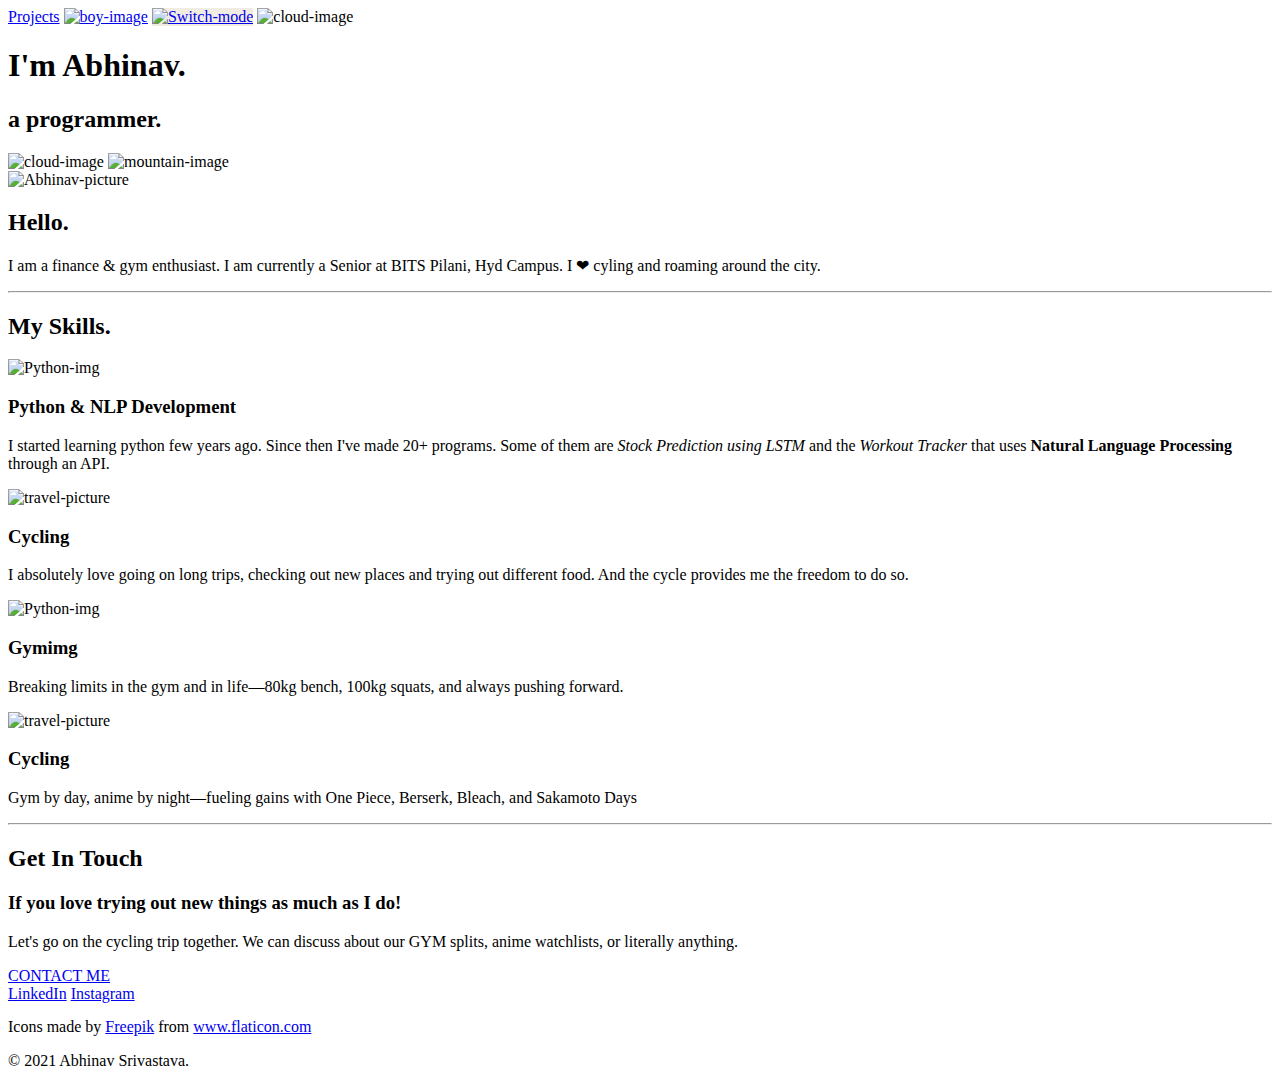
==== index.html @ a70d444e "Add files via upload" ====
<!DOCTYPE html>
<html lang="en" dir="ltr">

<head>
  <meta charset="utf-8">
  <title>Homepage</title>
  <link rel="stylesheet" href="css/style.css">
  <link rel="icon" href="favicon.ico">
  <link rel="preconnect" href="https://fonts.googleapis.com">
  <link rel="preconnect" href="https://fonts.gstatic.com" crossorigin>
  <link href="https://fonts.googleapis.com/css2?family=Dancing+Script&family=Merriweather&family=Montserrat&family=Sacramento&family=Ubuntu&display=swap" rel="stylesheet">
</head>

<body>

  <div class="topcontainer">
    <a href="project.html" class="header-link">Projects</a>
    <a class="boy-link", href="index.html"><img src="images/boy.png" alt="boy-image" class="boy-image"></a>
    <a href="dark_index.html", class="header-link"><img src="images/switch-light.png" alt="Switch-mode" class="switch-mode" style="background-color:#F0ECE2;"></a>
    <img src="images/cloud.png" alt="cloud-image" class="top_cloud">
    <h1>I'm Abhinav.</h1>
    <h2><strong>a <span class="pro">pro</span>grammer.</strong></h2>
    <img src="images/cloud.png" alt="cloud-image" class="bottom_cloud">
    <img src="images/mountain.png" alt="mountain-image" class="mountain">
  </div>

  <div class="middlecontainer">
    <div class="profile">
      <img class="dp" src="images/my-pic.png" alt="Abhinav-picture" width="175" height="175">
      <h2>Hello.</h2>
      <p>I am a finance & gym enthusiast. I am currently a Senior at BITS Pilani, Hyd Campus. I ❤ cyling and roaming around the city.</p>
    </div>
    <hr>
    <div class="skills">
      <h2>My Skills.</h2>

      <div class="skill-row">
        <img src="images/python.png" alt="Python-img" class="python-pic">
        <div class="python">
          <h3>Python & NLP Development</h3>
          <p>I started learning python few years ago. Since then I've made 20+ programs. Some of them are <em>Stock Prediction using LSTM</em> and the <em>Workout Tracker</em> that uses <strong>Natural Language Processing</strong> through an API.</p>
        </div>
      </div>

      <div class="skill-row">
        <img class="travel-pic" src="images/cycling.png" alt="travel-picture" >
        <h3>Cycling</h3>
        <p class="travel-para">I absolutely love going on long trips, checking out new places and trying out different food.
        And the cycle provides me the freedom to do so. </p>
      </div>
      <div class="skill-row">
        <img src="images/dumbbell.png" alt="Python-img" class="python-pic">
        <div class="python">
          <h3>Gymimg</h3>
          <p>Breaking limits in the gym and in life—80kg bench, 100kg squats, and always pushing forward.</p>
        </div>
      </div>

      <div class="skill-row">
        <img class="travel-pic" src="images/anime.png" alt="travel-picture" >
        <h3>Cycling</h3>
        <p class="travel-para">Gym by day, anime by night—fueling gains with One Piece, Berserk, Bleach, and Sakamoto Days</p>
      </div>
    </div>

  </div>

  </div>
  <hr>
  <div class="contact-me">
    <h2>Get In Touch</h2>
    <h3>If you love trying out new things as much as I do!</h3>
    <p>Let's go on the cycling trip together. We can discuss about our GYM splits, anime watchlists, or literally anything.</p>
  </div>
  <a class="mail-button" href="mailto:abhinavsrivastava2001@gmail.com">CONTACT ME</a>
  </div>

  <div class="bottomcontainer">
    <a class="footer-link-social" href="https://www.linkedin.com/in/abhinav-srivastava-496524191/">LinkedIn</a>
    <a class="footer-link-social" href="https://www.instagram.com/_abhinavsrivastavaaa/">Instagram</a>
    <!--<a class="footer-link" href="">Website</a> -->
    <div style="padding-top:15px;">Icons made by <a href="https://www.freepik.com" title="Freepik" class="footer-link-icon">Freepik</a> from <a href="https://www.flaticon.com/" title="Flaticon" class="footer-link-icon">www.flaticon.com</a></div>
    <p class="copyright">© 2021 Abhinav Srivastava.</p>
  </div>


  </div>

</body>

</html>
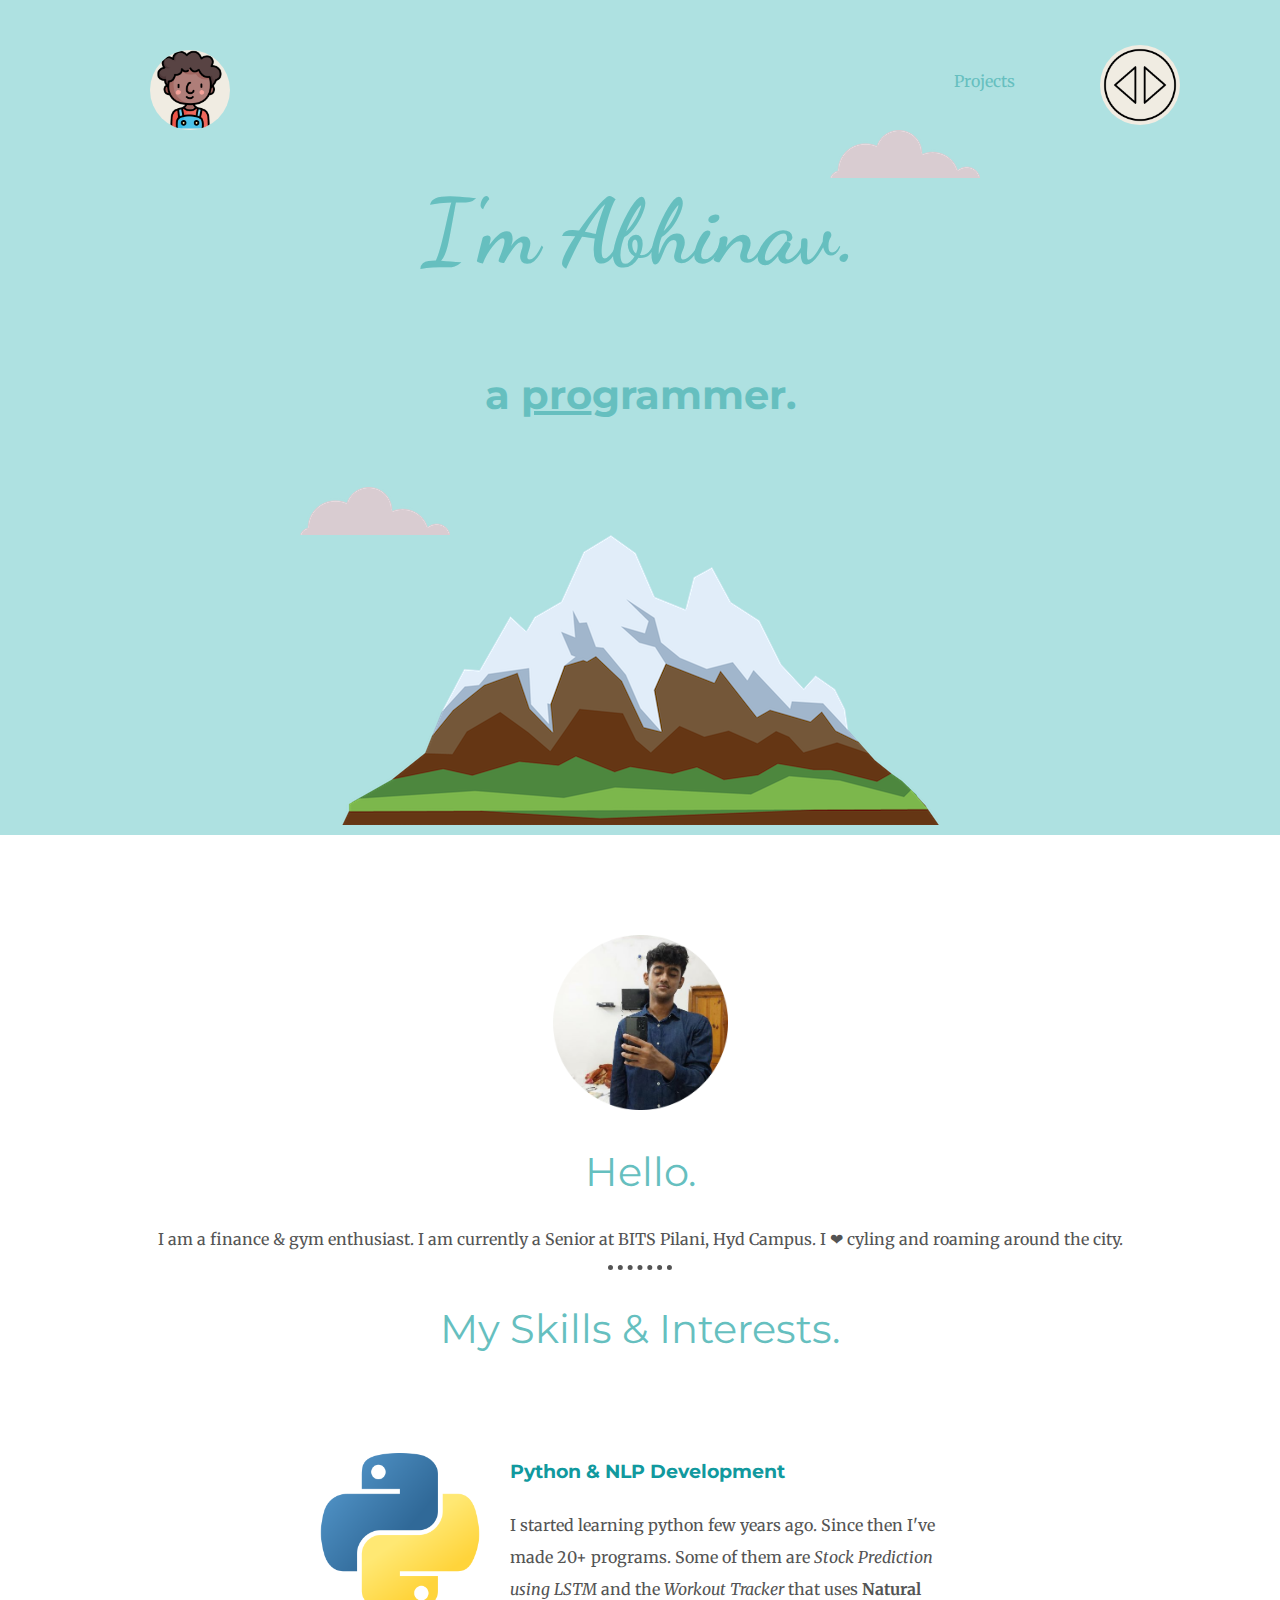
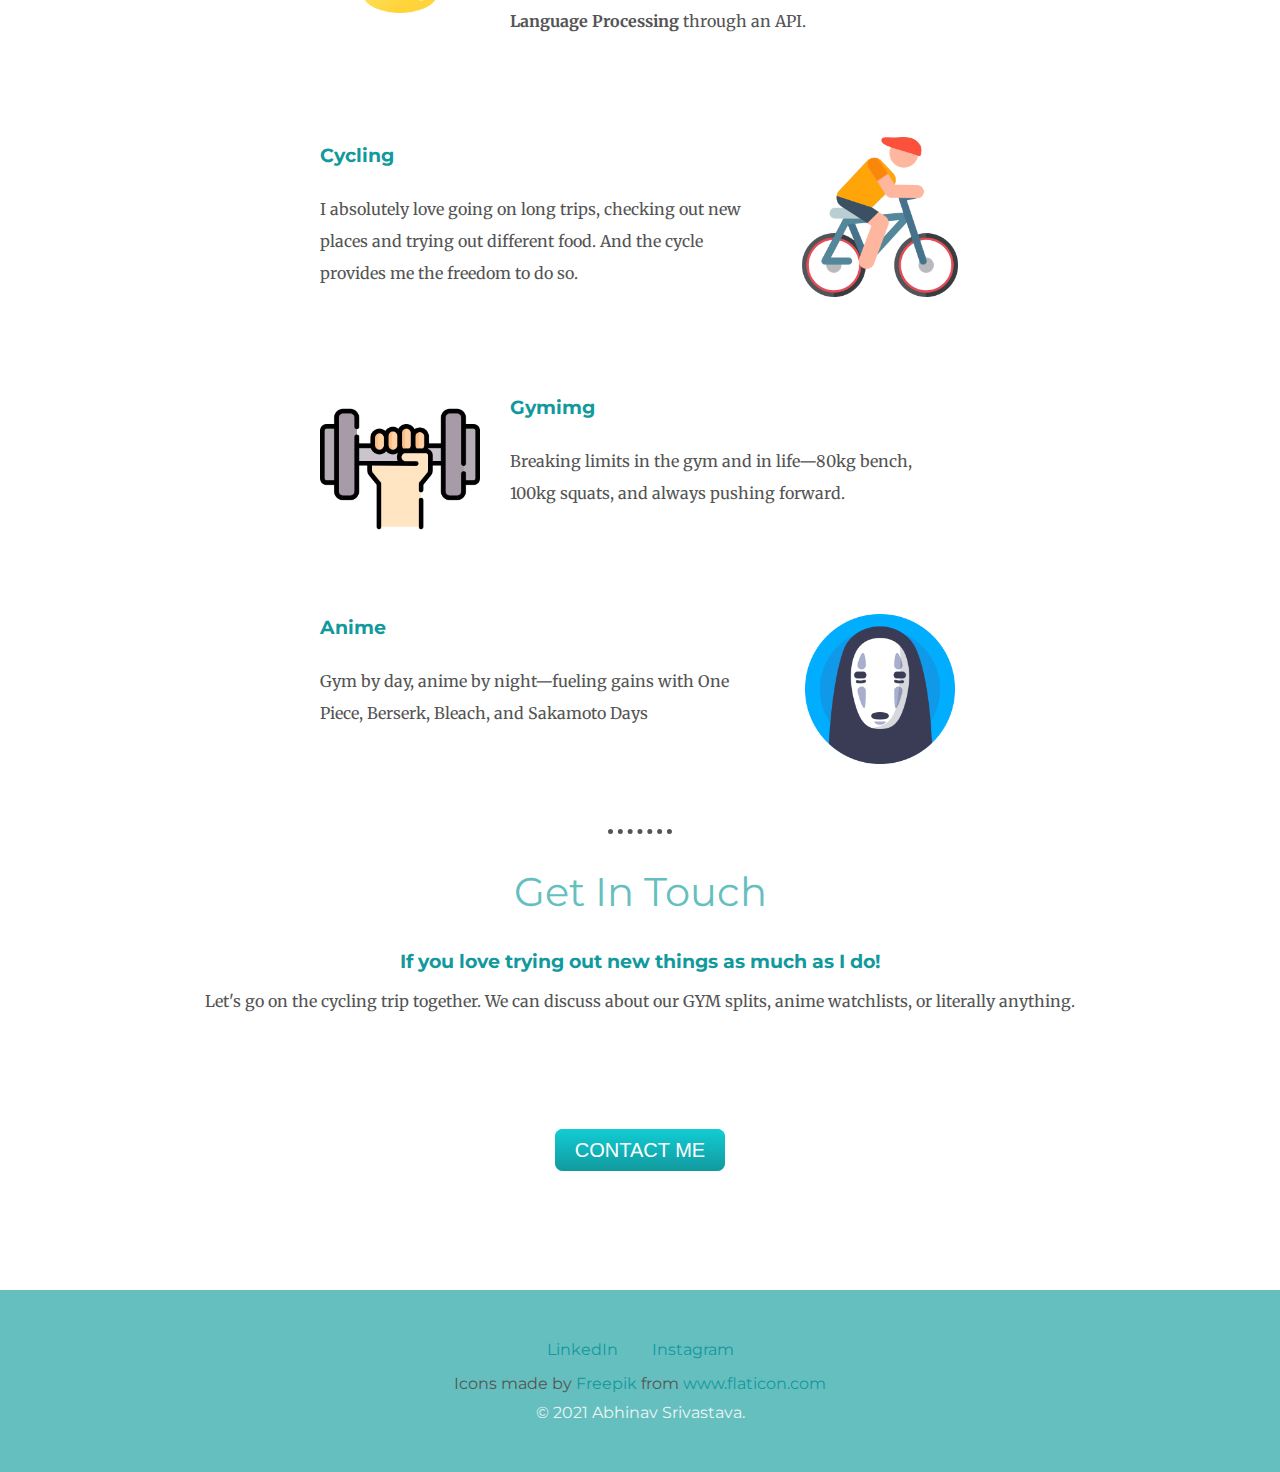
==== commit ea331e6b: "Update index.html" ====
--- a/index.html
+++ b/index.html
@@ -32,7 +32,7 @@
     </div>
     <hr>
     <div class="skills">
-      <h2>My Skills.</h2>
+      <h2>My Skills & Interests.</h2>
 
       <div class="skill-row">
         <img src="images/python.png" alt="Python-img" class="python-pic">
@@ -58,7 +58,7 @@
 
       <div class="skill-row">
         <img class="travel-pic" src="images/anime.png" alt="travel-picture" >
-        <h3>Cycling</h3>
+        <h3>Anime</h3>
         <p class="travel-para">Gym by day, anime by night—fueling gains with One Piece, Berserk, Bleach, and Sakamoto Days</p>
       </div>
     </div>
@@ -88,4 +88,4 @@
 
 </body>
 
-</html>+</html>
--- a/css/style.css
+++ b/css/style.css
@@ -0,0 +1,246 @@
+.topcontainer {
+  background-color: #aee1e1;
+  position: relative;
+  padding-top: 100px;
+  line-height: 2;
+}
+
+a {
+  text-decoration: none;
+}
+
+.mountain {
+  position: relative;
+}
+
+.boy-image {
+  position: absolute;
+  top: 50px;
+  left: 150px;
+  width: 80px;
+  height: 80px;
+  background-color: #f0ece2;
+  border-radius: 50px;
+}
+
+.boy-image:hover {
+  box-shadow: 1px 2px 20px 5px #14141466;
+}
+
+.switch-mode {
+  position: absolute;
+  top: -5px;
+  right: -150px;
+  width: 80px;
+  height: 80px;
+  border-radius: 50px;
+}
+
+.switch-mode:hover {
+  box-shadow: 1px 2px 20px 5px #14141466;
+}
+
+body {
+  margin: 0;
+  text-align: center;
+  font-family: "Merriweather", serif;
+  color: #545454;
+}
+
+h1 {
+  font-size: 5.625rem; /* 100% = 16px = 1em so 90px = 562.5% = 5.625em */
+  margin: 2.6rem auto 0 auto;
+  font-family: "Dancing Script", cursive;
+  color: #66bfbf;
+}
+
+h2 {
+  font-family: "Montserrat", sans-serif;
+  font-size: 2.5rem;
+  color: #66bfbf;
+  font-weight: normal;
+}
+
+h3 {
+  font-family: "Montserrat", sans-serif;
+  color: #11999e;
+}
+
+.pro {
+  text-decoration: underline;
+}
+
+.middlecontainer {
+  margin: 100px 0;
+}
+
+.bottomcontainer {
+  position: relative;
+  background-color: #66bfbf;
+  padding: 50px 0 50px 0;
+  font-family: "Montserrat", sans-serif;
+  margin-top: 10%;
+}
+
+.bottom_cloud {
+  position: absolute;
+  bottom: 300px;
+  left: 300px;
+}
+
+.top_cloud {
+  position: absolute;
+  right: 300px;
+  top: 130px;
+}
+
+.footer-link-social {
+  color: #11999e;
+  padding: 15px;
+}
+
+.footer-link-social:hover {
+  color: #f57170;
+  text-decoration: underline #f57170;
+  font-weight: bold;
+}
+
+.footer-link-social:active {
+  color: black;
+  text-decoration: underline black;
+  font-weight: bold;
+}
+
+.footer-link-icon {
+  color: #11999e;
+}
+
+.footer-link-icon:hover {
+  color: #f57170;
+  text-decoration: underline #f57170;
+  font-weight: bold;
+}
+
+.footer-link-icon:active {
+  color: black;
+  text-decoration: underline black;
+  font-weight: bold;
+}
+.header-link {
+  position: absolute;
+  right: 250px;
+  top: 50px;
+  color: #66bfbf;
+  padding: 15px;
+}
+
+.header-link:hover {
+  color: #f57170;
+  text-decoration: underline #f57170;
+  font-weight: bold;
+}
+
+.header-link:active {
+  color: black;
+  text-decoration: underline black;
+  font-weight: bold;
+}
+
+.mail {
+  color: #11999e;
+}
+
+.skill-row {
+  width: 50%;
+  margin: 100px auto 100px auto;
+  text-align: left;
+  line-height: 2;
+}
+
+.python-pic {
+  width: 25%;
+  float: left;
+  margin-right: 30px;
+  padding-bottom: 6%;
+}
+
+.travel-pic {
+  width: 25%;
+  float: right;
+  margin-left: 30px;
+}
+
+/* .travel-para{
+  clear: right;
+}
+*/
+
+.copyright {
+  color: #eaf6f6;
+  margin: 10px 0 0 0;
+}
+
+.contact-me {
+  margin-bottom: 10%;
+}
+
+.mail-button {
+  background: #11cdd4;
+  background-image: -webkit-linear-gradient(top, #11cdd4, #11999e);
+  background-image: -moz-linear-gradient(top, #11cdd4, #11999e);
+  background-image: -ms-linear-gradient(top, #11cdd4, #11999e);
+  background-image: -o-linear-gradient(top, #11cdd4, #11999e);
+  background-image: linear-gradient(to bottom, #11cdd4, #11999e);
+  -webkit-border-radius: 8;
+  -moz-border-radius: 8;
+  border-radius: 8px;
+  font-family: Arial;
+  color: #ffffff;
+  font-size: 20px;
+  padding: 10px 20px 10px 20px;
+  text-decoration: none;
+}
+
+.mail-button:hover {
+  background: #30e3cb;
+  background-image: -webkit-linear-gradient(top, #30e3cb, #2bc4ad);
+  background-image: -moz-linear-gradient(top, #30e3cb, #2bc4ad);
+  background-image: -ms-linear-gradient(top, #30e3cb, #2bc4ad);
+  background-image: -o-linear-gradient(top, #30e3cb, #2bc4ad);
+  background-image: linear-gradient(to bottom, #30e3cb, #2bc4ad);
+  text-decoration: none;
+}
+
+.mail-button-dark {
+  background: #1f6feb;
+  background-image: -webkit-linear-gradient(top, #1f6feb, #2d46b9);
+  background-image: -moz-linear-gradient(top, #1f6feb, #2d46b9);
+  background-image: -ms-linear-gradient(top, #1f6feb, #2d46b9);
+  background-image: -o-linear-gradient(top, #1f6feb, #2d46b9);
+  background-image: linear-gradient(to bottom, #1f6feb, #2d46b9);
+  -webkit-border-radius: 8;
+  -moz-border-radius: 8;
+  border-radius: 8px;
+  font-family: Arial;
+  color: #ffffff;
+  font-size: 20px;
+  padding: 10px 20px 10px 20px;
+  text-decoration: none;
+}
+
+.mail-button-dark:hover {
+  background: #3cb0fd;
+  background-image: -webkit-linear-gradient(top, #3cb0fd, #3498db);
+  background-image: -moz-linear-gradient(top, #3cb0fd, #3498db);
+  background-image: -ms-linear-gradient(top, #3cb0fd, #3498db);
+  background-image: -o-linear-gradient(top, #3cb0fd, #3498db);
+  background-image: linear-gradient(to bottom, #3cb0fd, #3498db);
+  text-decoration: none;
+}
+
+hr {
+  border-style: dotted none none;
+  border-color: #545454;
+  border-width: 5px;
+  width: 5%;
+}
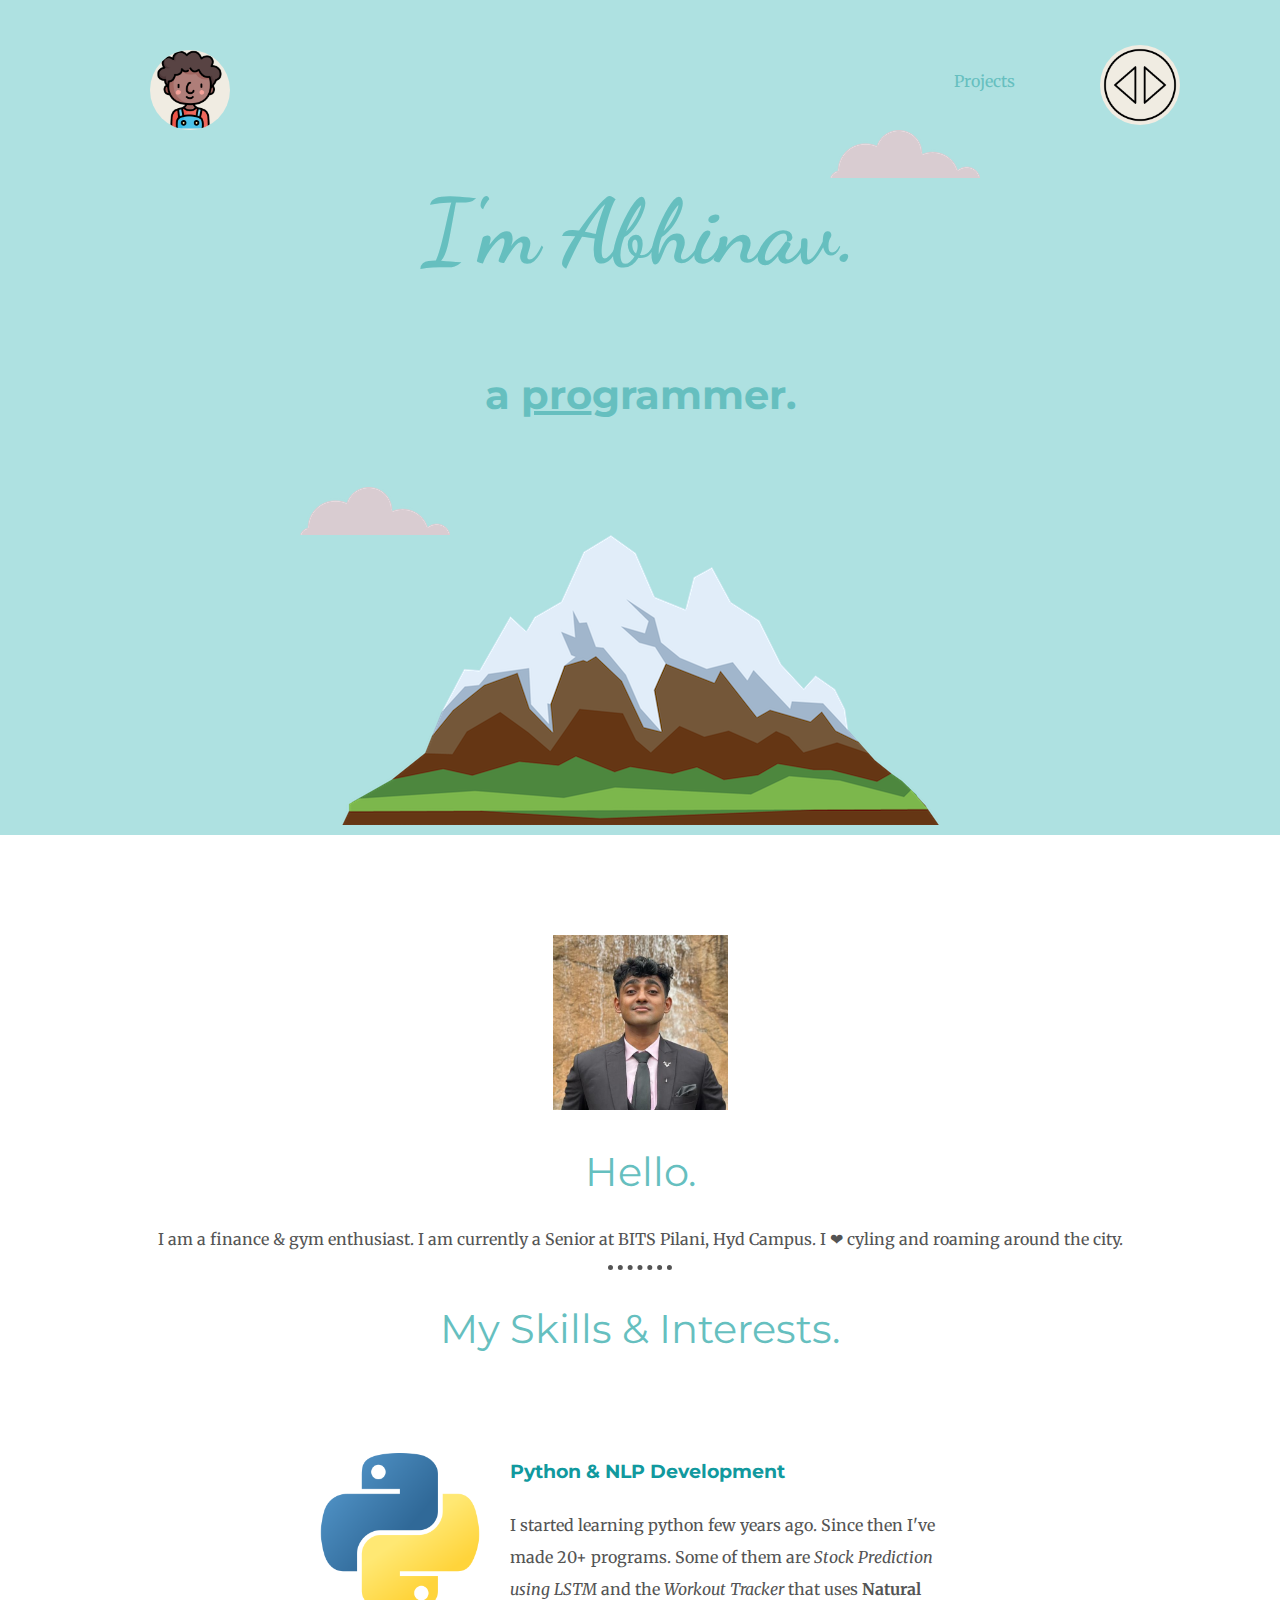
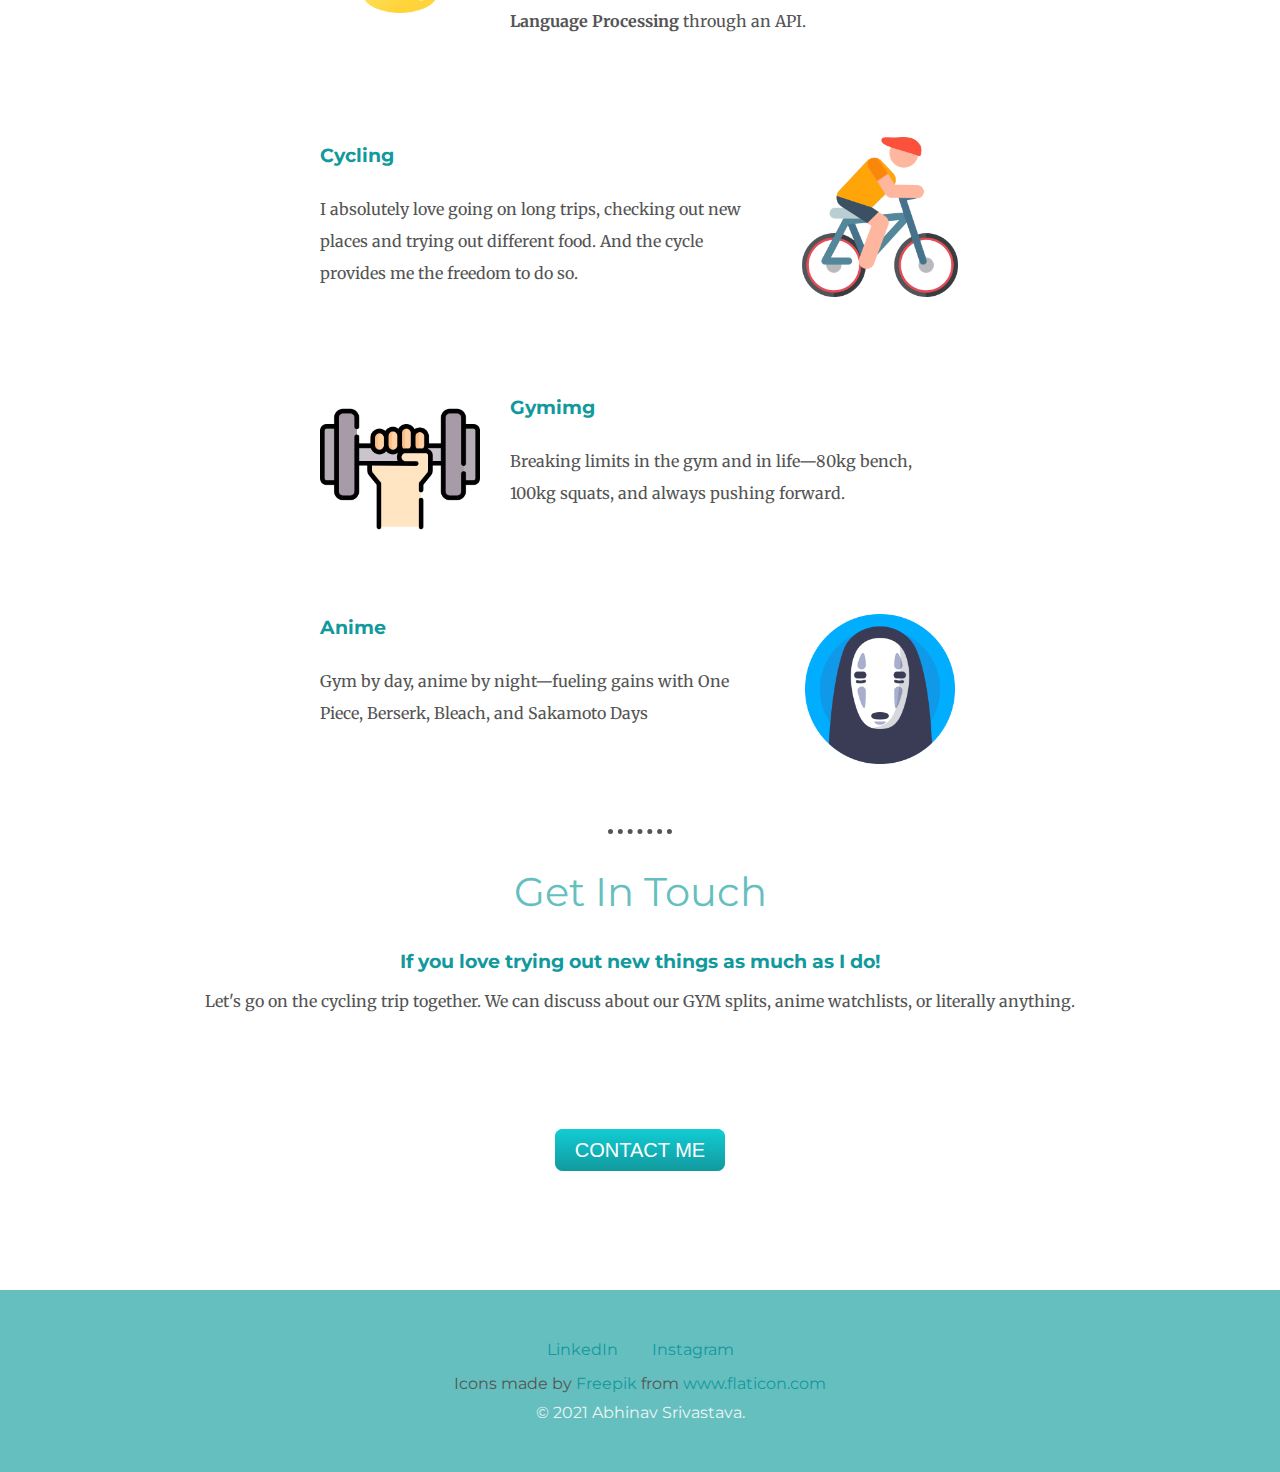
==== commit 4806fd91: "Update index.html" ====
--- a/index.html
+++ b/index.html
@@ -26,7 +26,7 @@
 
   <div class="middlecontainer">
     <div class="profile">
-      <img class="dp" src="images/my-pic.png" alt="Abhinav-picture" width="175" height="175">
+      <img class="dp" src="images/abhinav_srivastava_edited.jpg" alt="Abhinav-picture" width="175" height="175">
       <h2>Hello.</h2>
       <p>I am a finance & gym enthusiast. I am currently a Senior at BITS Pilani, Hyd Campus. I ❤ cyling and roaming around the city.</p>
     </div>
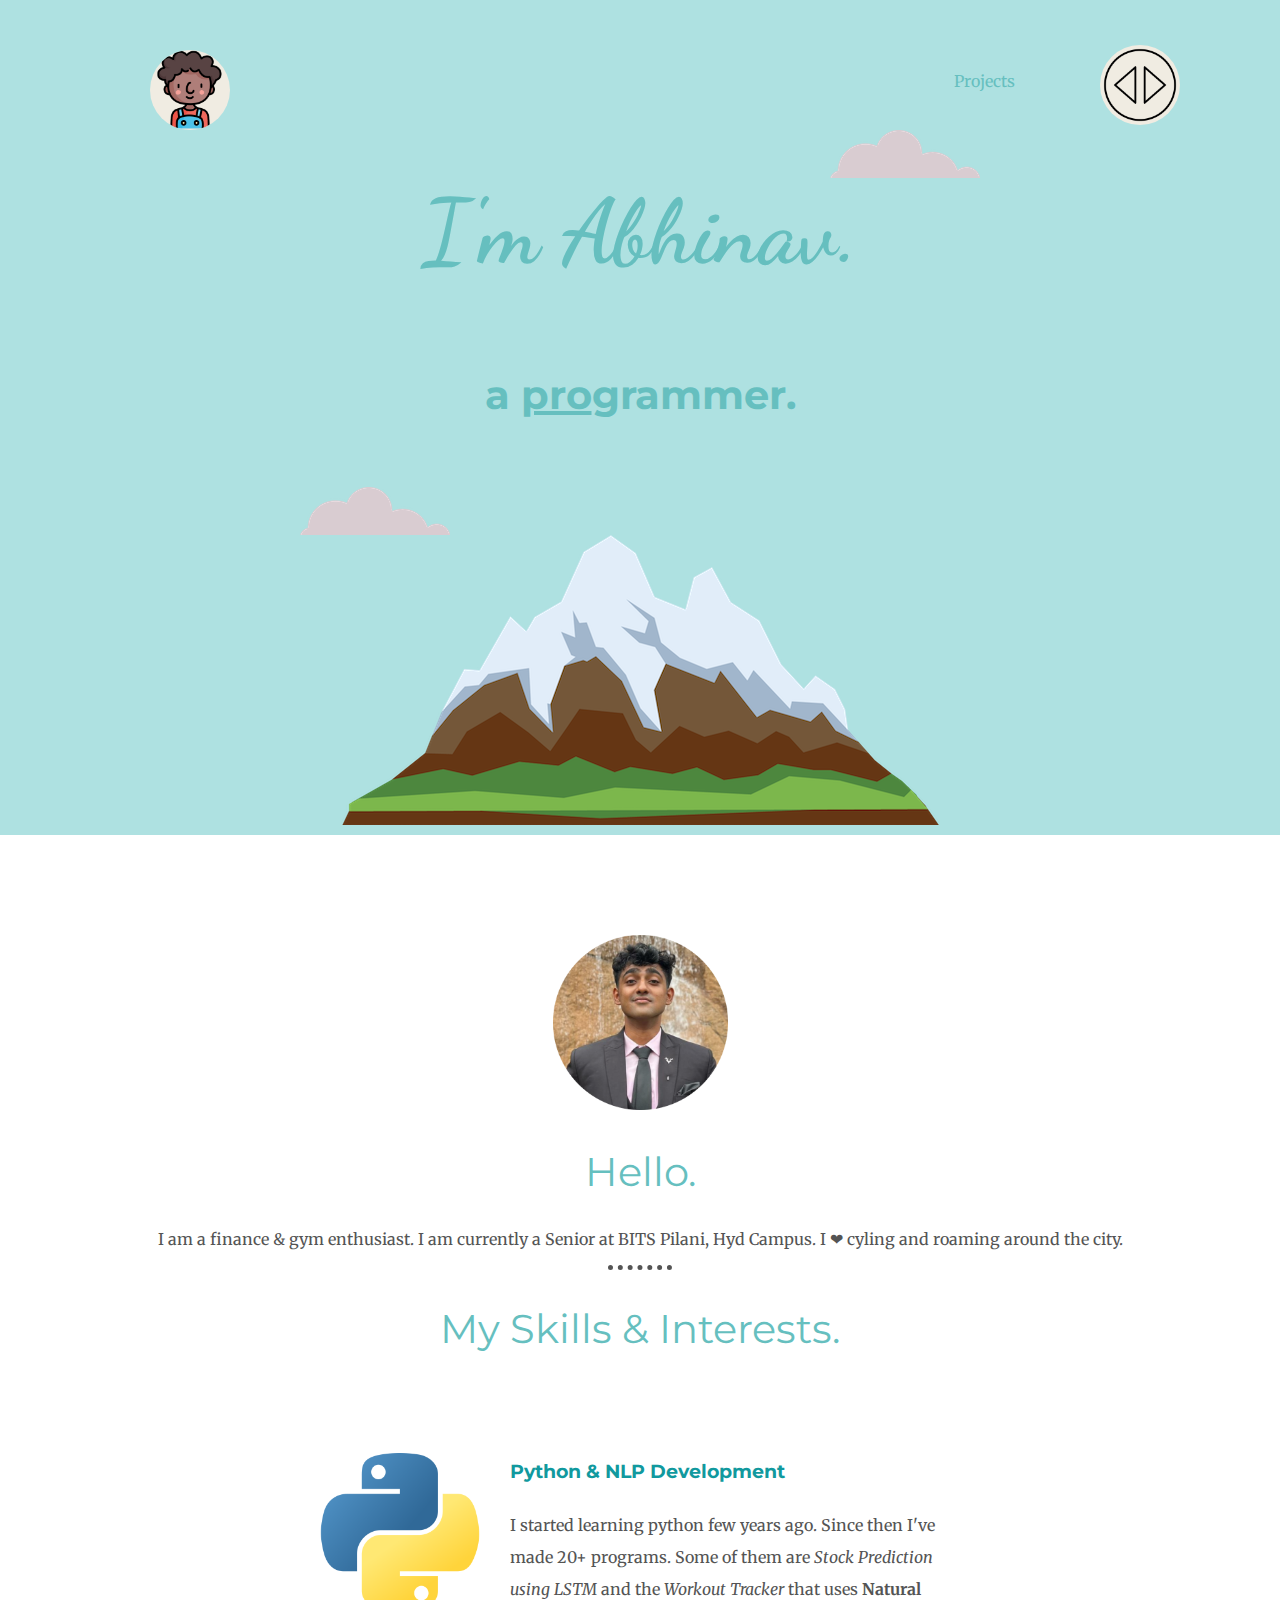
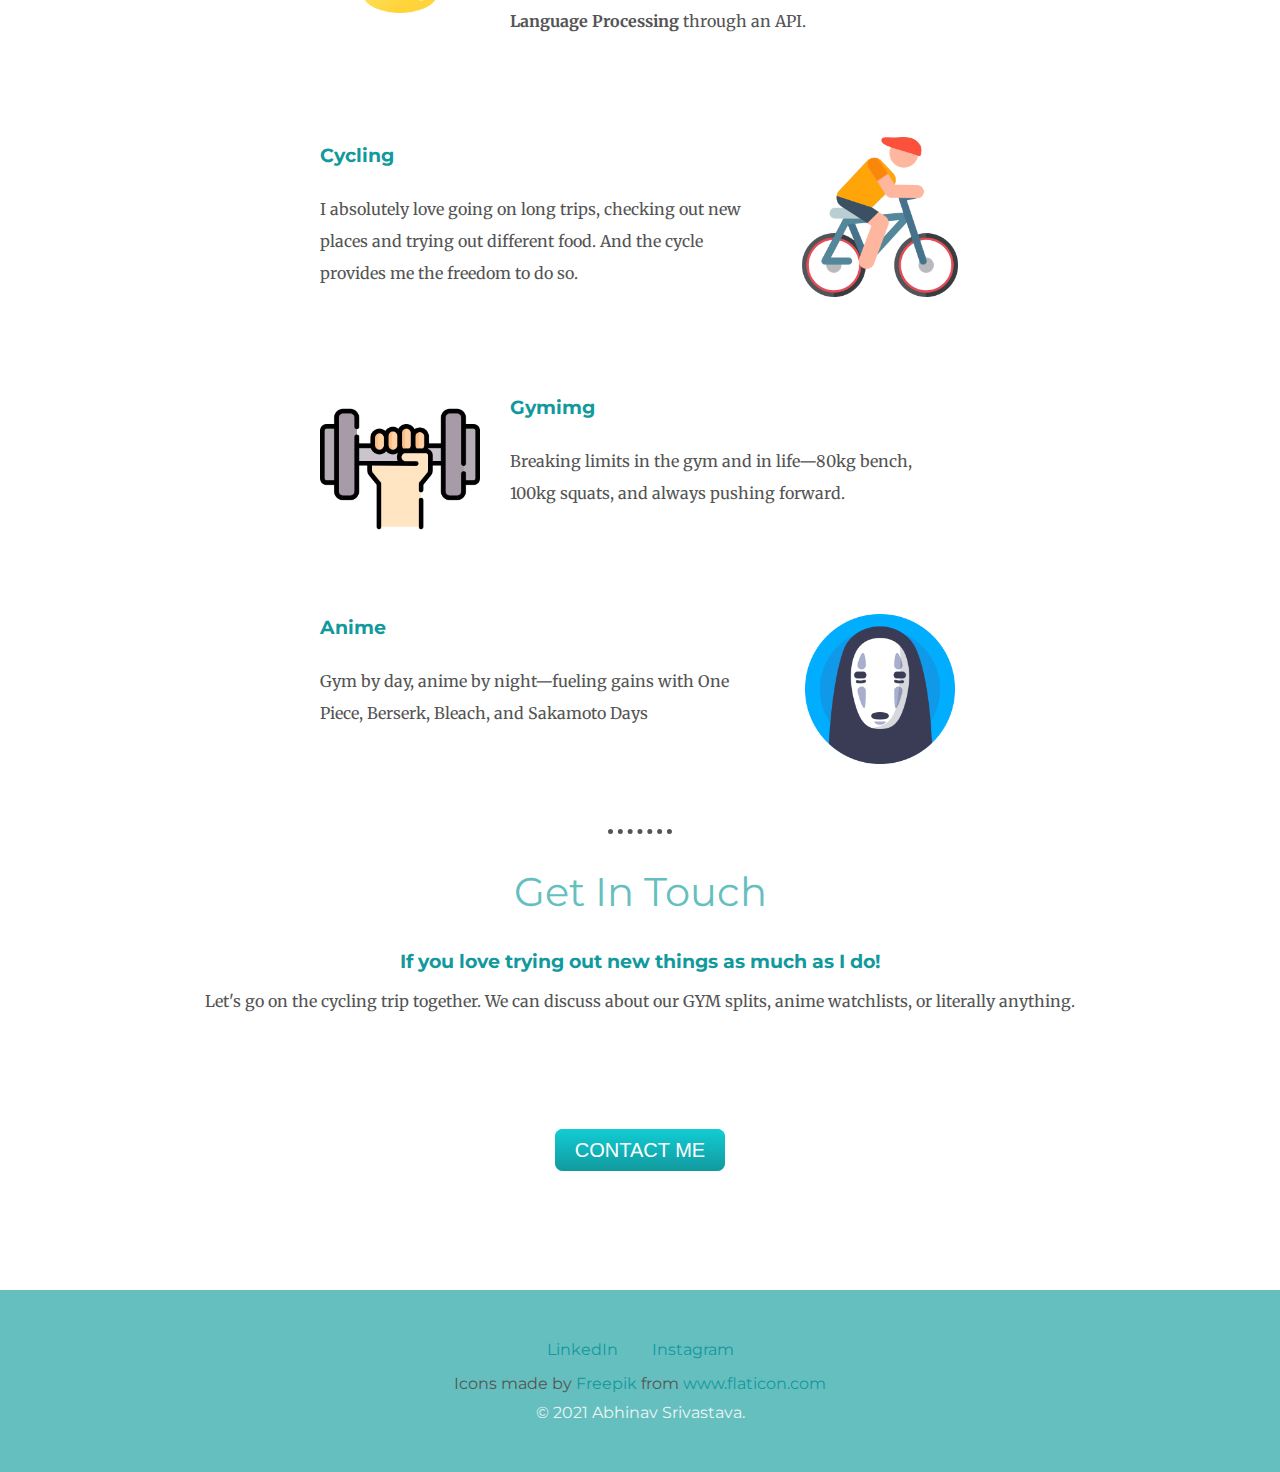
==== commit 0d3c863f: "Update index.html" ====
--- a/index.html
+++ b/index.html
@@ -26,7 +26,7 @@
 
   <div class="middlecontainer">
     <div class="profile">
-      <img class="dp" src="images/abhinav_srivastava_edited.jpg" alt="Abhinav-picture" width="175" height="175">
+      <img class="dp" src="images/abhi.png" alt="Abhinav-picture" width="175" height="175">
       <h2>Hello.</h2>
       <p>I am a finance & gym enthusiast. I am currently a Senior at BITS Pilani, Hyd Campus. I ❤ cyling and roaming around the city.</p>
     </div>
